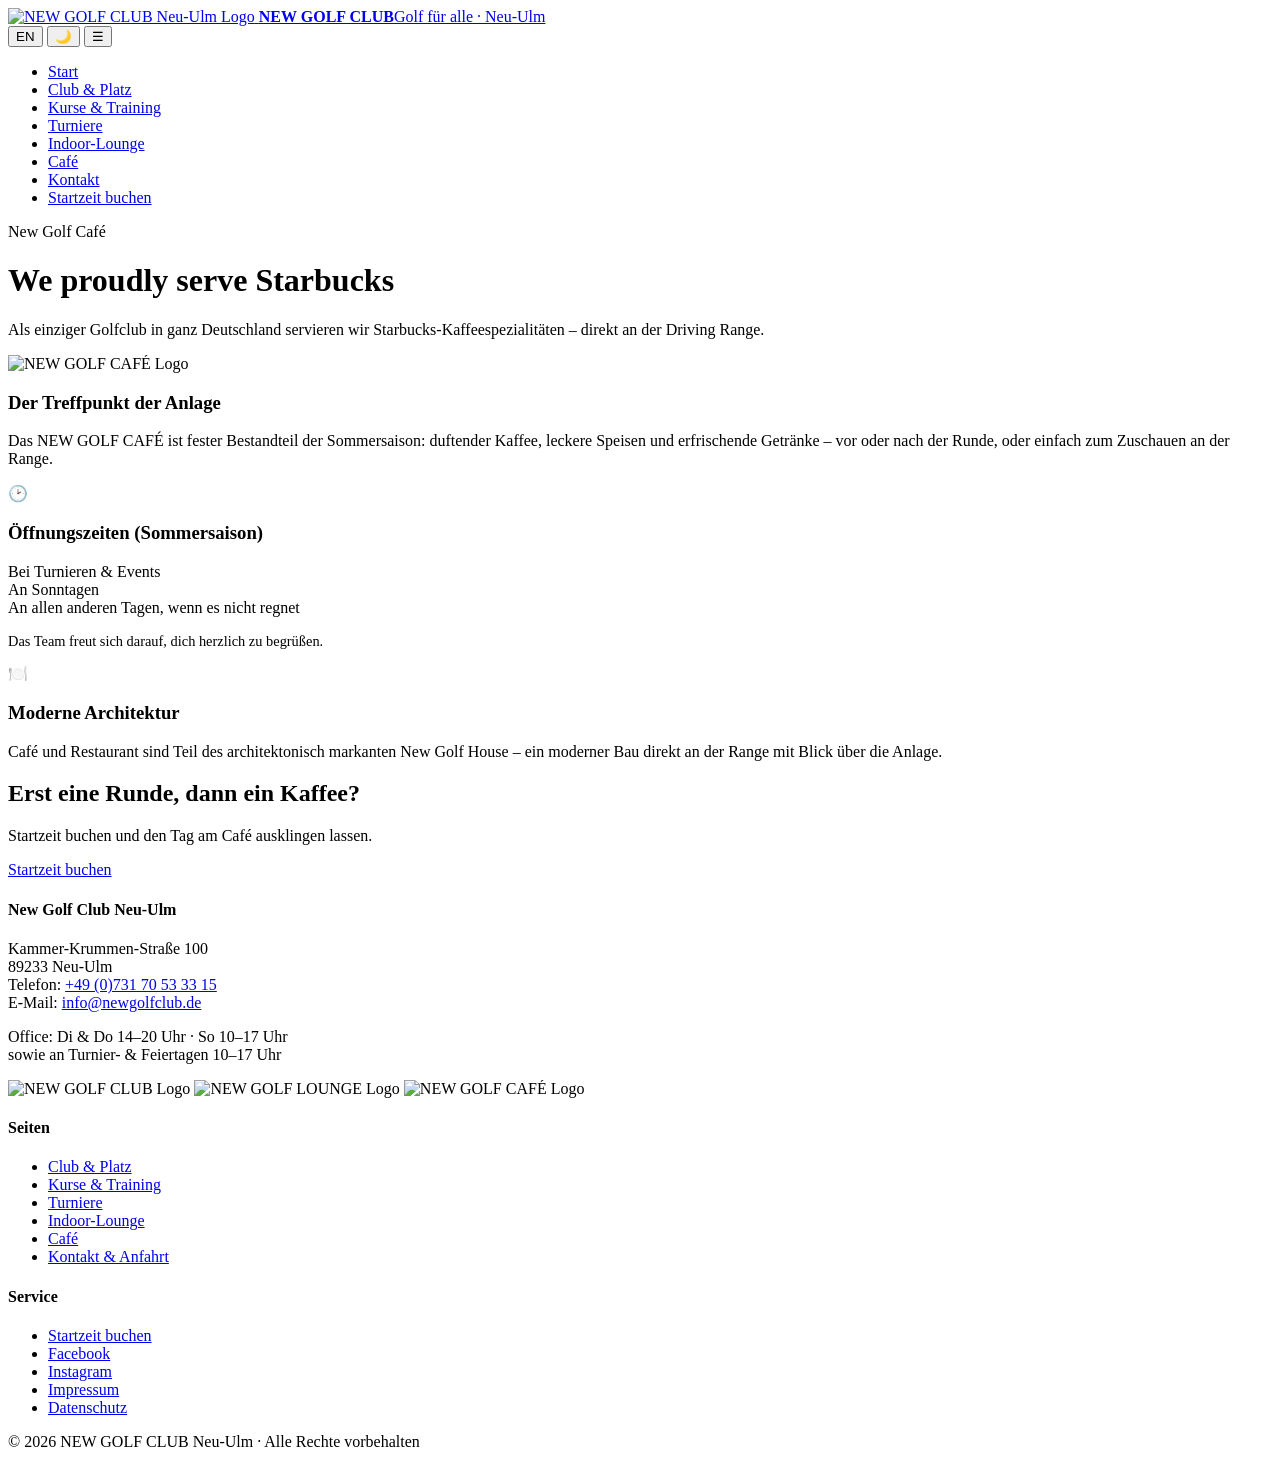
==== cafe.html @ 3acba01f "Update cafe.html" ====
<!DOCTYPE html>
<html lang="de" data-theme="light">
<head>
<meta charset="UTF-8">
<meta name="viewport" content="width=device-width, initial-scale=1">
<title>NEW GOLF CAFÉ Neu-Ulm – Starbucks-Kaffee an der Driving Range</title>
<meta name="description" content="Das NEW GOLF CAFÉ direkt an der Driving Range in Neu-Ulm: Starbucks-Kaffeespezialitäten, Snacks und Getränke – geöffnet an Sonntagen, bei Turnieren und gutem Wetter.">
<link rel="canonical" href="https://www.newgolfclub.de/cafe.html">
<meta property="og:title" content="NEW GOLF CAFÉ Neu-Ulm">
<meta property="og:description" content="Starbucks-Kaffee, Snacks und Getränke direkt an der Driving Range.">
<meta property="og:type" content="website">
<meta property="og:locale" content="de_DE">
<link rel="stylesheet" href="css/style.css">
<script src="js/main.js"></script>
</head>
<body>

<header class="site-header">
  <div class="nav-wrap">
    <a class="brand" href="index.html">
      <img src="https://www.newgolfclub.de/wp-content/uploads/2018/04/mf_logos_alle_2017-02-300x238.png" alt="NEW GOLF CLUB Neu-Ulm Logo">
      <span class="brand-text"><strong>NEW GOLF CLUB</strong><span data-en="Golf for everyone · Neu-Ulm">Golf für alle · Neu-Ulm</span></span>
    </a>
    <div class="toggles">
      <button class="toggle-btn" id="langToggle" aria-label="Switch language">EN</button>
      <button class="toggle-btn" id="themeToggle" aria-label="Farbmodus wechseln">🌙</button>
      <button class="nav-toggle" aria-label="Menü öffnen">☰</button>
    </div>
    <nav class="main-nav" id="nav" aria-label="Hauptnavigation">
      <ul>
        <li><a href="index.html" data-en="Home">Start</a></li>
        <li><a href="club.html" data-en="Club &amp; Course">Club &amp; Platz</a></li>
        <li><a href="kurse.html" data-en="Lessons &amp; Training">Kurse &amp; Training</a></li>
        <li><a href="turniere.html" data-en="Tournaments">Turniere</a></li>
        <li><a href="lounge.html" data-en="Indoor Lounge">Indoor-Lounge</a></li>
        <li><a href="cafe.html" class="active">Café</a></li>
        <li><a href="kontakt.html" data-en="Contact">Kontakt</a></li>
        <li><a class="cta-nav" href="https://www.pccaddie.net/clubs/0498946/app.php?cat=tt_timetable_course" target="_blank" rel="noopener" data-en="Book tee time">Startzeit buchen</a></li>
      </ul>
    </nav>
  </div>
</header>

<div class="hero hero-small">
  <div class="hero-inner">
    <span class="kicker">New Golf Café</span>
    <h1>We proudly serve Starbucks</h1>
    <p class="lead" data-en="As the only golf club in all of Germany, we serve Starbucks coffee specialities – right on the driving range.">Als einziger Golfclub in ganz Deutschland servieren wir Starbucks-Kaffeespezialitäten – direkt an der Driving Range.</p>
  </div>
</div>

<section>
  <div class="container">
    <div class="grid grid-3">
      <div class="card reveal">
        <img class="logo-img" src="https://www.newgolfclub.de/wp-content/uploads/2018/04/mf_logos_alle_2017-04-300x238.png" alt="NEW GOLF CAFÉ Logo">
        <h3 data-en="The meeting point">Der Treffpunkt der Anlage</h3>
        <p data-en="The NEW GOLF CAFÉ is an integral part of the summer season: fragrant coffee, tasty food and refreshing drinks – before or after your round, or simply while watching the range.">Das NEW GOLF CAFÉ ist fester Bestandteil der Sommersaison: duftender Kaffee, leckere Speisen und erfrischende Getränke – vor oder nach der Runde, oder einfach zum Zuschauen an der Range.</p>
      </div>
      <div class="card reveal d1">
        <div class="icon">🕑</div>
        <h3 data-en="Opening hours (summer season)">Öffnungszeiten (Sommersaison)</h3>
        <p data-en="During tournaments &amp; events&lt;br&gt;On Sundays&lt;br&gt;On all other days when it isn't raining">Bei Turnieren &amp; Events<br>An Sonntagen<br>An allen anderen Tagen, wenn es nicht regnet</p>
        <p style="margin-top:12px; color:var(--text-muted); font-size:.9rem;" data-en="The team looks forward to welcoming you.">Das Team freut sich darauf, dich herzlich zu begrüßen.</p>
      </div>
      <div class="card reveal d2">
        <div class="icon">🍽️</div>
        <h3 data-en="Modern architecture">Moderne Architektur</h3>
        <p data-en="Café and restaurant are part of the architecturally striking New Golf House – a modern building right by the range with a view over the facility.">Café und Restaurant sind Teil des architektonisch markanten New Golf House – ein moderner Bau direkt an der Range mit Blick über die Anlage.</p>
      </div>
    </div>
  </div>
</section>

<section class="section-tight">
  <div class="container">
    <div class="cta-band reveal">
      <div>
        <h2 data-en="A round first, then a coffee?">Erst eine Runde, dann ein Kaffee?</h2>
        <p data-en="Book a tee time and end the day at the café.">Startzeit buchen und den Tag am Café ausklingen lassen.</p>
      </div>
      <div>
        <a class="btn btn-gold" href="https://www.pccaddie.net/clubs/0498946/app.php?cat=tt_timetable_course" target="_blank" rel="noopener" data-en="Book tee time">Startzeit buchen</a>
      </div>
    </div>
  </div>
</section>

<footer class="site-footer">
  <div class="footer-grid">
    <div>
      <h4>New Golf Club Neu-Ulm</h4>
      <p>Kammer-Krummen-Straße 100<br>89233 Neu-Ulm<br>
      <span data-en="Phone">Telefon</span>: <a href="tel:+4973170533315">+49 (0)731 70 53 33 15</a><br>
      E-Mail: <a href="mailto:info@newgolfclub.de">info@newgolfclub.de</a></p>
      <p style="margin-top:12px;" data-en="Office: Tue &amp; Thu 2–8 pm · Sun 10 am–5 pm&lt;br&gt;and on tournament days &amp; public holidays 10 am–5 pm">Office: Di &amp; Do 14–20 Uhr · So 10–17 Uhr<br>sowie an Turnier- &amp; Feiertagen 10–17 Uhr</p>
      <div class="footer-logos">
        <img src="https://www.newgolfclub.de/wp-content/uploads/2018/04/mf_logos_alle_2017-02-300x238.png" alt="NEW GOLF CLUB Logo" loading="lazy">
        <img src="https://www.newgolfclub.de/wp-content/uploads/2018/04/mf_logos_alle_2017-01-300x238.png" alt="NEW GOLF LOUNGE Logo" loading="lazy">
        <img src="https://www.newgolfclub.de/wp-content/uploads/2018/04/mf_logos_alle_2017-04-300x238.png" alt="NEW GOLF CAFÉ Logo" loading="lazy">
      </div>
    </div>
    <div>
      <h4 data-en="Pages">Seiten</h4>
      <ul>
        <li><a href="club.html" data-en="Club &amp; Course">Club &amp; Platz</a></li>
        <li><a href="kurse.html" data-en="Lessons &amp; Training">Kurse &amp; Training</a></li>
        <li><a href="turniere.html" data-en="Tournaments">Turniere</a></li>
        <li><a href="lounge.html" data-en="Indoor Lounge">Indoor-Lounge</a></li>
        <li><a href="cafe.html">Café</a></li>
        <li><a href="kontakt.html" data-en="Contact &amp; Directions">Kontakt &amp; Anfahrt</a></li>
      </ul>
    </div>
    <div>
      <h4>Service</h4>
      <ul>
        <li><a href="https://www.pccaddie.net/clubs/0498946/app.php?cat=tt_timetable_course" target="_blank" rel="noopener" data-en="Book tee time">Startzeit buchen</a></li>
        <li><a href="https://www.facebook.com/newgolfclubneuulm/" target="_blank" rel="noopener">Facebook</a></li>
        <li><a href="https://www.instagram.com/newgolfclub_nu/" target="_blank" rel="noopener">Instagram</a></li>
        <li><a href="impressum.html">Impressum</a></li>
        <li><a href="datenschutz.html" data-en="Privacy policy">Datenschutz</a></li>
      </ul>
    </div>
  </div>
  <div class="footer-bottom" data-en="© 2026 NEW GOLF CLUB Neu-Ulm · All rights reserved">© 2026 NEW GOLF CLUB Neu-Ulm · Alle Rechte vorbehalten</div>
</footer>

</body>
</html>
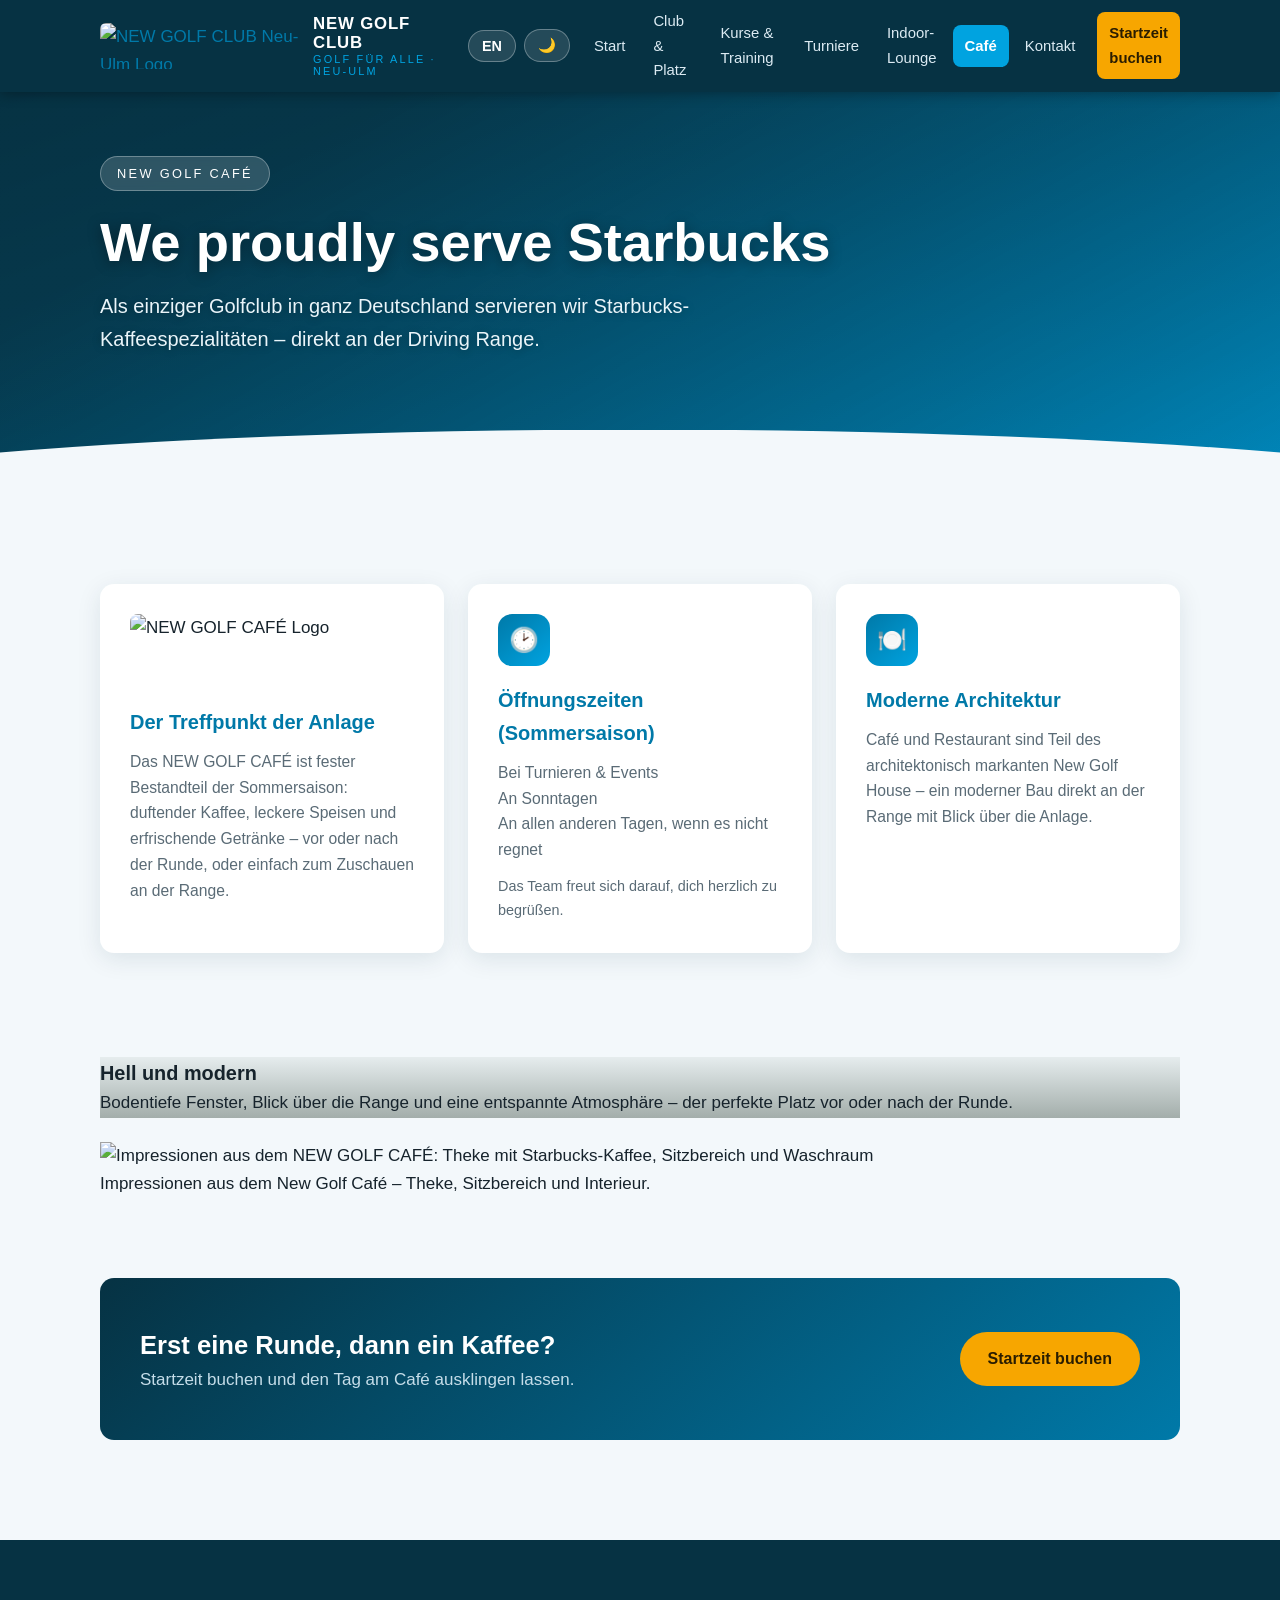
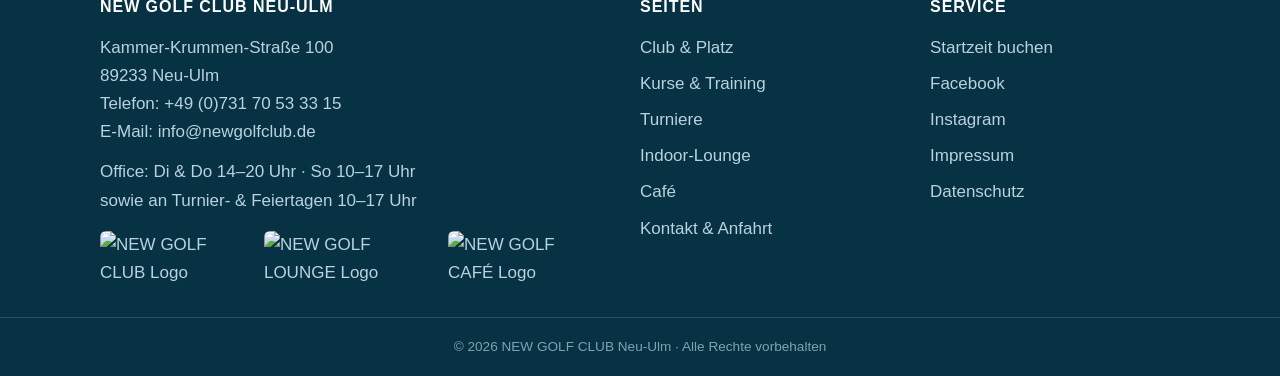
==== commit 248f6eac: "Update cafe.html" ====
--- a/cafe.html
+++ b/cafe.html
@@ -74,6 +74,22 @@
 
 <section class="section-tight">
   <div class="container">
+    <div class="photo-band tall reveal" role="img" aria-label="Heller Innenraum des NEW GOLF CAFÉ mit bodentiefen Fenstern und farbigen Akustikelementen"
+         style="background-image: linear-gradient(rgba(15,52,24,.06), rgba(8,30,15,.34)), url('images/cafe-innen.jpg');">
+      <div class="band-caption">
+        <h3 data-en="Light-filled and modern">Hell und modern</h3>
+        <p data-en="Floor-to-ceiling windows, a view over the range and a relaxed atmosphere – the perfect spot before or after your round.">Bodentiefe Fenster, Blick über die Range und eine entspannte Atmosphäre – der perfekte Platz vor oder nach der Runde.</p>
+      </div>
+    </div>
+    <figure class="photo reveal d1" style="margin-top:24px;">
+      <img src="images/cafe-collage.jpg" alt="Impressionen aus dem NEW GOLF CAFÉ: Theke mit Starbucks-Kaffee, Sitzbereich und Waschraum" loading="lazy">
+      <figcaption data-en="Impressions from the New Golf Café – bar, seating area and interior.">Impressionen aus dem New Golf Café – Theke, Sitzbereich und Interieur.</figcaption>
+    </figure>
+  </div>
+</section>
+
+<section class="section-tight">
+  <div class="container">
     <div class="cta-band reveal">
       <div>
         <h2 data-en="A round first, then a coffee?">Erst eine Runde, dann ein Kaffee?</h2>
--- a/css/style.css
+++ b/css/style.css
@@ -0,0 +1,296 @@
+/* ===================================================
+   NEW GOLF CLUB Neu-Ulm – Stylesheet
+   Markenblau, Light/Dark Mode, Animationen
+   =================================================== */
+
+:root {
+  --brand: #00a3e0;          /* Logo-Blau */
+  --brand-dark: #0079a8;
+  --brand-deep: #063243;     /* Header/Footer Petrol */
+  --accent: #f7a600;         /* Lounge-Orange */
+  --bg: #f3f8fb;
+  --surface: #ffffff;
+  --text: #16232c;
+  --text-muted: #5a6b76;
+  --line: #e2ecf2;
+  --notice-bg: #fff6df;
+  --notice-line: #f0d896;
+  --radius: 14px;
+  --shadow: 0 6px 24px rgba(6, 50, 67, 0.10);
+  --maxw: 1120px;
+  --hero-overlay-1: rgba(6, 50, 67, .82);
+  --hero-overlay-2: rgba(0, 121, 168, .55);
+}
+
+[data-theme="dark"] {
+  --bg: #0b141b;
+  --surface: #12212b;
+  --text: #e7f0f5;
+  --text-muted: #93a8b4;
+  --line: #1e3340;
+  --notice-bg: #2a2413;
+  --notice-line: #57491f;
+  --shadow: 0 6px 24px rgba(0, 0, 0, 0.45);
+  --hero-overlay-1: rgba(4, 22, 31, .90);
+  --hero-overlay-2: rgba(0, 90, 128, .55);
+}
+
+* { margin: 0; padding: 0; box-sizing: border-box; }
+html { scroll-behavior: smooth; }
+
+body {
+  font-family: -apple-system, BlinkMacSystemFont, "Segoe UI", Roboto, Helvetica, Arial, sans-serif;
+  color: var(--text);
+  background: var(--bg);
+  line-height: 1.65;
+  font-size: 17px;
+  transition: background .35s ease, color .35s ease;
+}
+
+img { max-width: 100%; display: block; }
+a { color: var(--brand-dark); text-decoration: none; }
+[data-theme="dark"] a { color: #4dc3ee; }
+a:hover { text-decoration: underline; }
+
+.container { max-width: var(--maxw); margin: 0 auto; padding: 0 20px; }
+
+/* ---------- Header / Navigation ---------- */
+.site-header {
+  position: sticky; top: 0; z-index: 100;
+  background: var(--brand-deep);
+  box-shadow: 0 2px 12px rgba(0,0,0,.3);
+}
+.nav-wrap {
+  max-width: var(--maxw); margin: 0 auto; padding: 0 20px;
+  display: flex; align-items: center; justify-content: space-between;
+  min-height: 70px; gap: 12px;
+}
+.brand { display: flex; align-items: center; gap: 12px; text-decoration: none; }
+.brand:hover { text-decoration: none; }
+.brand img { height: 46px; width: auto; border-radius: 6px; }
+.brand-text { display: flex; flex-direction: column; line-height: 1.15; }
+.brand-text strong { color: #ffffff; font-size: 1.05rem; letter-spacing: .05em; }
+.brand-text span { color: var(--brand); font-size: .68rem; letter-spacing: .2em; text-transform: uppercase; }
+
+.main-nav ul { list-style: none; display: flex; align-items: center; gap: 4px; }
+.main-nav a {
+  color: #dcebf3; padding: 9px 12px; border-radius: 8px;
+  font-size: .93rem; font-weight: 500; display: block;
+}
+.main-nav a:hover { background: rgba(255,255,255,.12); text-decoration: none; }
+.main-nav a.active { background: var(--brand); color: #ffffff; font-weight: 700; }
+.main-nav a.cta-nav { background: var(--accent); color: #2a1d00; font-weight: 700; margin-left: 6px; }
+.main-nav a.cta-nav:hover { background: #ffb824; }
+
+.toggles { display: flex; gap: 8px; align-items: center; }
+.toggle-btn {
+  background: rgba(255,255,255,.12); border: 1px solid rgba(255,255,255,.3);
+  color: #ffffff; border-radius: 999px; padding: 7px 13px; font-size: .9rem;
+  cursor: pointer; font-weight: 700; transition: background .2s;
+}
+.toggle-btn:hover { background: rgba(255,255,255,.25); }
+
+.nav-toggle {
+  display: none; background: none; border: 2px solid rgba(255,255,255,.5);
+  color: #ffffff; border-radius: 8px; padding: 7px 12px; font-size: 1.1rem; cursor: pointer;
+}
+
+@media (max-width: 1020px) {
+  .nav-toggle { display: block; }
+  .main-nav { display: none; width: 100%; order: 4; }
+  .main-nav.open { display: block; }
+  .nav-wrap { flex-wrap: wrap; padding: 12px 20px; }
+  .main-nav ul { flex-direction: column; align-items: stretch; gap: 2px; padding: 10px 0; }
+  .main-nav a.cta-nav { margin-left: 0; text-align: center; }
+}
+
+/* ---------- Hero ---------- */
+.hero {
+  position: relative; color: #ffffff; overflow: hidden;
+  background:
+    linear-gradient(150deg, var(--hero-overlay-1) 20%, var(--hero-overlay-2) 100%),
+    url("../images/hero-flag.jpg") center 35% / cover no-repeat,
+    linear-gradient(160deg, #063243 0%, #0079a8 60%, #00a3e0 100%);
+}
+.hero::after {
+  content: ""; position: absolute; inset: auto 0 0 0; height: 90px;
+  background: var(--bg);
+  clip-path: ellipse(75% 100% at 50% 100%);
+  transition: background .35s ease;
+}
+.hero-inner { max-width: var(--maxw); margin: 0 auto; padding: 100px 20px 160px; will-change: transform; }
+.hero .kicker {
+  display: inline-block; background: rgba(255,255,255,.16); border: 1px solid rgba(255,255,255,.3);
+  padding: 6px 16px; border-radius: 999px; font-size: .8rem; letter-spacing: .18em;
+  text-transform: uppercase; margin-bottom: 22px; backdrop-filter: blur(4px);
+}
+.hero h1 { font-size: clamp(2.1rem, 5vw, 3.4rem); line-height: 1.12; margin-bottom: 16px; text-shadow: 0 2px 14px rgba(0,0,0,.35); }
+.hero p.lead { font-size: clamp(1.05rem, 2vw, 1.25rem); max-width: 640px; color: #eaf5fa; margin-bottom: 34px; text-shadow: 0 1px 8px rgba(0,0,0,.3); }
+.hero-small .hero-inner { padding: 64px 20px 130px; }
+
+.btn {
+  display: inline-block; padding: 14px 28px; border-radius: 999px;
+  font-weight: 700; font-size: 1rem; transition: transform .15s ease, box-shadow .15s ease;
+}
+.btn:hover { text-decoration: none; transform: translateY(-2px); box-shadow: 0 8px 20px rgba(0,0,0,.25); }
+.btn-gold { background: var(--accent); color: #2a1d00; }
+.btn-ghost { border: 2px solid rgba(255,255,255,.75); color: #ffffff; margin-left: 10px; }
+.btn-blue { background: var(--brand); color: #ffffff; }
+@media (max-width: 560px) { .btn-ghost { margin-left: 0; margin-top: 12px; } }
+
+/* ---------- Scroll-Reveal ---------- */
+.reveal { opacity: 0; transform: translateY(26px); transition: opacity .7s ease, transform .7s ease; }
+.reveal.visible { opacity: 1; transform: none; }
+.reveal.d1 { transition-delay: .12s; }
+.reveal.d2 { transition-delay: .24s; }
+.reveal.d3 { transition-delay: .36s; }
+@media (prefers-reduced-motion: reduce) {
+  .reveal { opacity: 1; transform: none; transition: none; }
+  html { scroll-behavior: auto; }
+}
+
+/* ---------- Sections ---------- */
+section { padding: 64px 0; }
+.section-tight { padding: 40px 0; }
+h2.section-title { font-size: clamp(1.6rem, 3.4vw, 2.2rem); color: var(--brand-dark); margin-bottom: 10px; }
+[data-theme="dark"] h2.section-title { color: #4dc3ee; }
+p.section-sub { color: var(--text-muted); max-width: 680px; margin-bottom: 36px; }
+.center { text-align: center; }
+.center p.section-sub { margin-left: auto; margin-right: auto; }
+
+/* ---------- Cards ---------- */
+.grid { display: grid; gap: 24px; }
+.grid-3 { grid-template-columns: repeat(3, 1fr); }
+.grid-2 { grid-template-columns: repeat(2, 1fr); }
+@media (max-width: 900px) { .grid-3, .grid-2 { grid-template-columns: 1fr; } }
+
+.card {
+  background: var(--surface); border-radius: var(--radius); box-shadow: var(--shadow);
+  padding: 30px; display: flex; flex-direction: column;
+  transition: transform .25s ease, box-shadow .25s ease, background .35s ease;
+}
+.card:hover { transform: translateY(-6px); box-shadow: 0 14px 34px rgba(6,50,67,.16); }
+.card .logo-img { height: 74px; width: auto; margin-bottom: 18px; border-radius: 8px; align-self: flex-start; }
+.card .icon {
+  width: 52px; height: 52px; border-radius: 14px; display: flex; align-items: center; justify-content: center;
+  background: linear-gradient(140deg, var(--brand-dark), var(--brand));
+  color: #fff; font-size: 1.5rem; margin-bottom: 18px;
+}
+.card h3 { color: var(--brand-dark); font-size: 1.25rem; margin-bottom: 10px; }
+[data-theme="dark"] .card h3 { color: #4dc3ee; }
+.card p { color: var(--text-muted); font-size: .98rem; }
+.card .card-link { margin-top: auto; padding-top: 18px; font-weight: 700; }
+
+/* ---------- Status-Leiste ---------- */
+.status-bar { background: var(--surface); border-radius: var(--radius); box-shadow: var(--shadow); padding: 26px 30px; transition: background .35s ease; }
+.status-bar h3 { color: var(--brand-dark); margin-bottom: 14px; }
+[data-theme="dark"] .status-bar h3 { color: #4dc3ee; }
+.status-grid { display: grid; grid-template-columns: repeat(auto-fit, minmax(180px, 1fr)); gap: 14px; }
+.status-item { background: var(--bg); border-radius: 10px; padding: 14px 16px; border: 1px solid var(--line); }
+.status-item .label { font-size: .78rem; letter-spacing: .1em; text-transform: uppercase; color: var(--text-muted); }
+.status-item .value { font-weight: 700; color: var(--brand-dark); }
+[data-theme="dark"] .status-item .value { color: #4dc3ee; }
+
+/* ---------- Tabellen ---------- */
+.table-wrap { overflow-x: auto; background: var(--surface); border-radius: var(--radius); box-shadow: var(--shadow); }
+table { width: 100%; border-collapse: collapse; min-width: 480px; }
+th, td { text-align: left; padding: 14px 18px; border-bottom: 1px solid var(--line); }
+th { background: var(--brand-deep); color: #fff; font-size: .9rem; letter-spacing: .04em; }
+tr:last-child td { border-bottom: none; }
+td strong { color: var(--brand-dark); }
+[data-theme="dark"] td strong { color: #4dc3ee; }
+
+/* ---------- Preis-Boxen ---------- */
+.price-box { background: var(--surface); border-radius: var(--radius); box-shadow: var(--shadow); padding: 28px; text-align: center; transition: transform .25s ease, background .35s ease; }
+.price-box:hover { transform: translateY(-6px); }
+.price-box .price { font-size: 2rem; font-weight: 800; color: var(--brand-dark); }
+[data-theme="dark"] .price-box .price { color: #4dc3ee; }
+.price-box .per { color: var(--text-muted); font-size: .9rem; }
+.price-box h3 { color: var(--brand); margin-bottom: 8px; }
+
+/* ---------- Split / Infobox ---------- */
+.split { display: grid; grid-template-columns: 1.2fr .8fr; gap: 40px; align-items: start; }
+@media (max-width: 900px) { .split { grid-template-columns: 1fr; } }
+.infobox { background: var(--brand-deep); color: #dcebf3; border-radius: var(--radius); padding: 28px; }
+.infobox h3 { color: var(--accent); margin-bottom: 14px; }
+.infobox dt { font-size: .78rem; text-transform: uppercase; letter-spacing: .1em; color: #8fb6c8; margin-top: 14px; }
+.infobox dd { font-weight: 600; }
+.infobox a { color: var(--accent); }
+
+/* ---------- Platzübersicht ---------- */
+.course-map {
+  background: var(--surface); border-radius: var(--radius); box-shadow: var(--shadow);
+  padding: 18px; transition: background .35s ease;
+}
+.course-map img { width: 100%; border-radius: 10px; }
+
+/* ---------- Karte / Hinweis ---------- */
+.map-embed { border: 0; width: 100%; height: 420px; border-radius: var(--radius); box-shadow: var(--shadow); }
+.notice { background: var(--notice-bg); border: 1px solid var(--notice-line); border-radius: 10px; padding: 14px 18px; font-size: .95rem; margin: 20px 0; }
+
+/* ---------- CTA-Band ---------- */
+.cta-band {
+  background: linear-gradient(140deg, var(--brand-deep), var(--brand-dark));
+  color: #fff; border-radius: var(--radius); padding: 46px 40px;
+  display: flex; flex-wrap: wrap; align-items: center; justify-content: space-between; gap: 20px;
+}
+.cta-band h2 { font-size: 1.6rem; }
+.cta-band p { color: #c5dde9; }
+
+/* ---------- Footer ---------- */
+.site-footer { background: var(--brand-deep); color: #b9d2de; margin-top: 60px; }
+.footer-grid {
+  max-width: var(--maxw); margin: 0 auto; padding: 54px 20px 30px;
+  display: grid; grid-template-columns: 2fr 1fr 1fr; gap: 40px;
+}
+@media (max-width: 800px) { .footer-grid { grid-template-columns: 1fr; } }
+.site-footer h4 { color: #fff; margin-bottom: 14px; font-size: 1rem; letter-spacing: .06em; text-transform: uppercase; }
+.site-footer a { color: #b9d2de; }
+.site-footer a:hover { color: var(--accent); }
+.site-footer ul { list-style: none; }
+.site-footer li { margin-bottom: 8px; }
+.footer-logos { display: flex; gap: 12px; margin-top: 16px; }
+.footer-logos img { height: 56px; width: auto; border-radius: 6px; }
+.footer-bottom { border-top: 1px solid rgba(255,255,255,.15); text-align: center; padding: 18px 20px; font-size: .85rem; color: #7fa2b2; }
+
+/* ---------- Dark-Mode Kontrast-Fixes ---------- */
+[data-theme="dark"] .main-nav a { color: #dcebf3; }
+[data-theme="dark"] .main-nav a.active { color: #ffffff; }
+[data-theme="dark"] .main-nav a.cta-nav { color: #2a1d00; }
+[data-theme="dark"] .btn-gold { color: #2a1d00; }
+[data-theme="dark"] .btn-blue { color: #ffffff; }
+[data-theme="dark"] .btn-ghost { color: #ffffff; }
+[data-theme="dark"] .infobox a { color: var(--accent); }
+[data-theme="dark"] .site-footer a { color: #b9d2de; }
+[data-theme="dark"] .site-footer a:hover { color: var(--accent); }
+
+/* ---------- Turnierkalender ---------- */
+.filter-chips { display: flex; flex-wrap: wrap; gap: 10px; margin-bottom: 30px; }
+.chip {
+  border: 2px solid var(--brand); background: transparent; color: var(--brand-dark);
+  border-radius: 999px; padding: 8px 18px; font-weight: 700; cursor: pointer;
+  font-size: .9rem; transition: background .2s, color .2s;
+}
+[data-theme="dark"] .chip { color: #4dc3ee; }
+.chip:hover, .chip.active-chip { background: var(--brand); color: #ffffff; }
+[data-theme="dark"] .chip.active-chip { color: #ffffff; }
+
+.month-grid { display: grid; grid-template-columns: repeat(auto-fill, minmax(300px, 1fr)); gap: 24px; }
+.month-card { background: var(--surface); border-radius: var(--radius); box-shadow: var(--shadow); padding: 24px; transition: background .35s ease; }
+.month-card h3 { color: var(--brand-dark); border-bottom: 2px solid var(--brand); padding-bottom: 8px; margin-bottom: 14px; }
+[data-theme="dark"] .month-card h3 { color: #4dc3ee; }
+.event-list { list-style: none; }
+.event-list li { display: flex; align-items: center; gap: 10px; padding: 7px 0; border-bottom: 1px solid var(--line); }
+.event-list li:last-child { border-bottom: none; }
+.event-date { font-weight: 700; min-width: 62px; color: var(--text-muted); font-size: .85rem; }
+.event-badge { padding: 3px 12px; border-radius: 999px; font-size: .86rem; font-weight: 600; color: #ffffff; }
+.event-badge.dark-text { color: #1e2124; }
+.event-hidden { display: none; }
+.legend-note { font-size: .9rem; color: var(--text-muted); margin-top: 24px; }
+
+/* ---------- Prose ---------- */
+.prose h2 { color: var(--brand-dark); margin: 34px 0 10px; font-size: 1.35rem; }
+.prose h3 { color: var(--brand); margin: 24px 0 8px; font-size: 1.1rem; }
+[data-theme="dark"] .prose h2 { color: #4dc3ee; }
+.prose p, .prose ul { margin-bottom: 14px; }
+.prose ul { padding-left: 22px; }
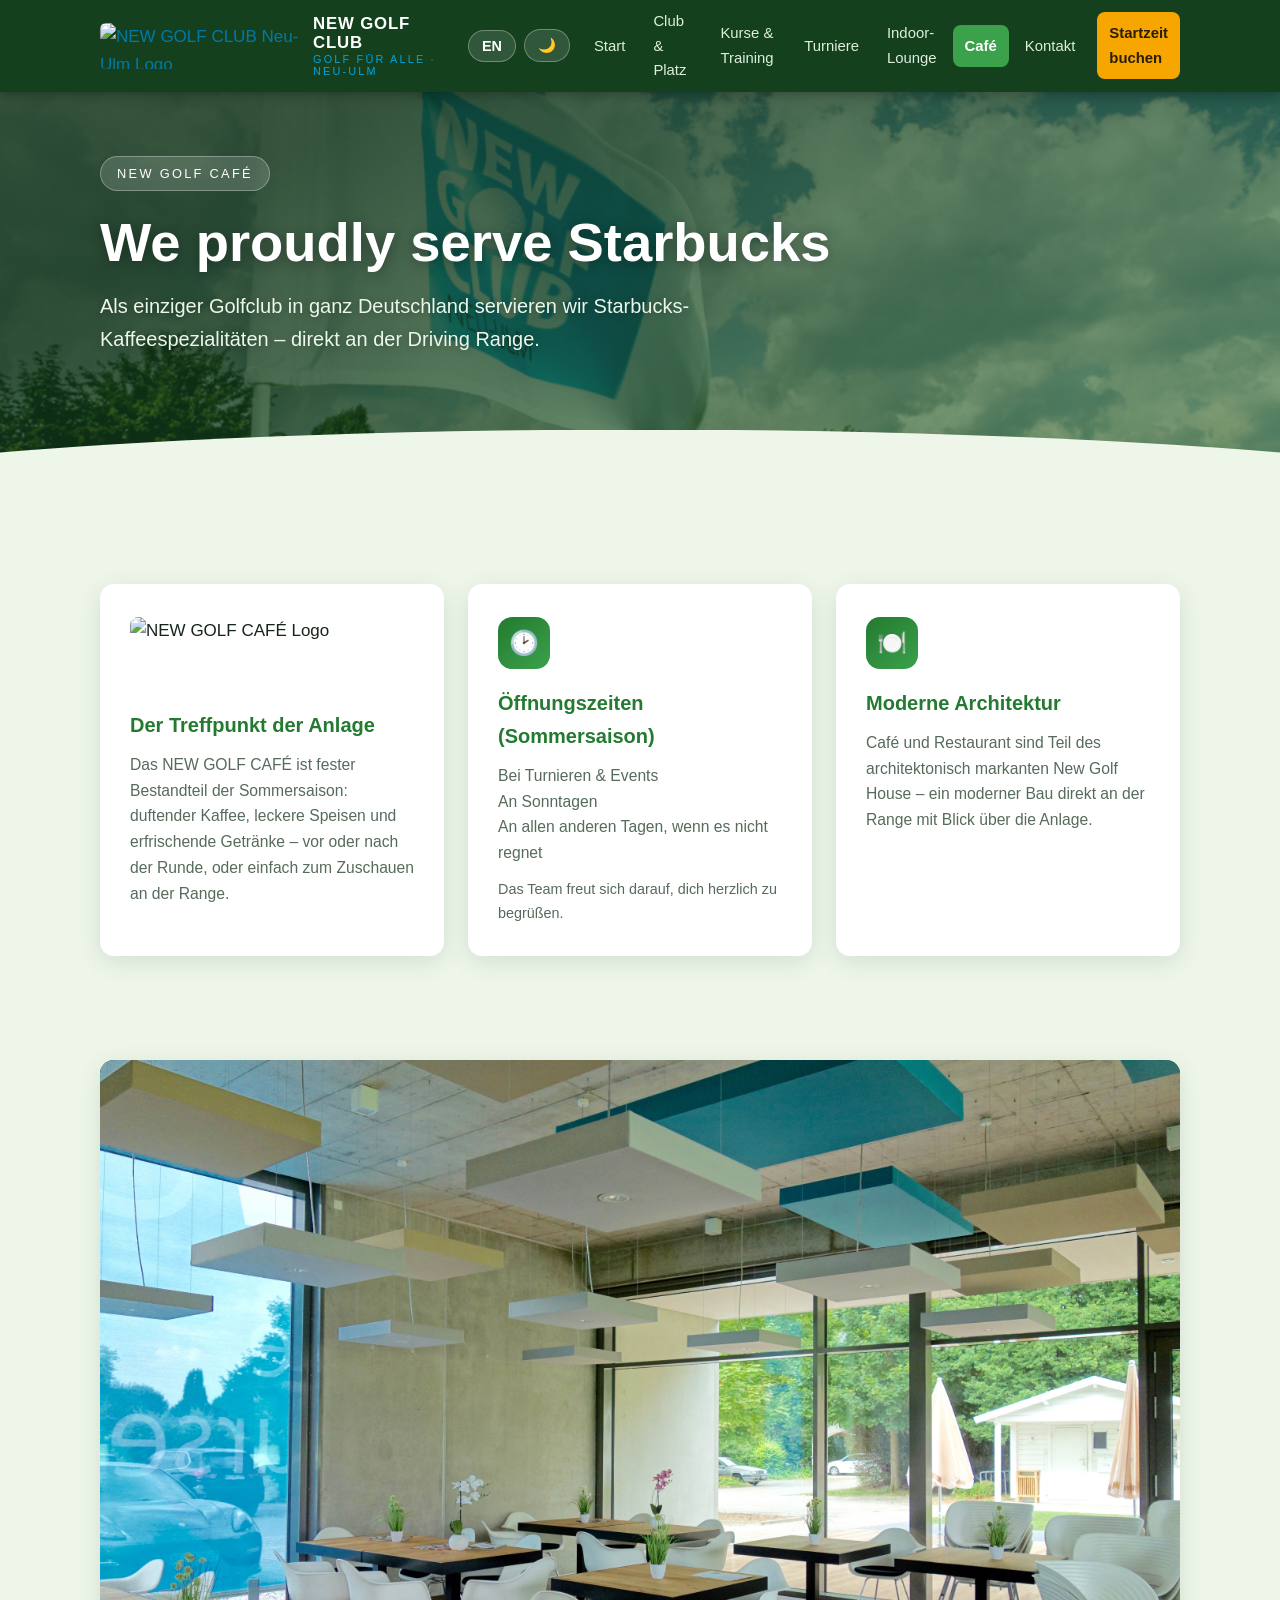
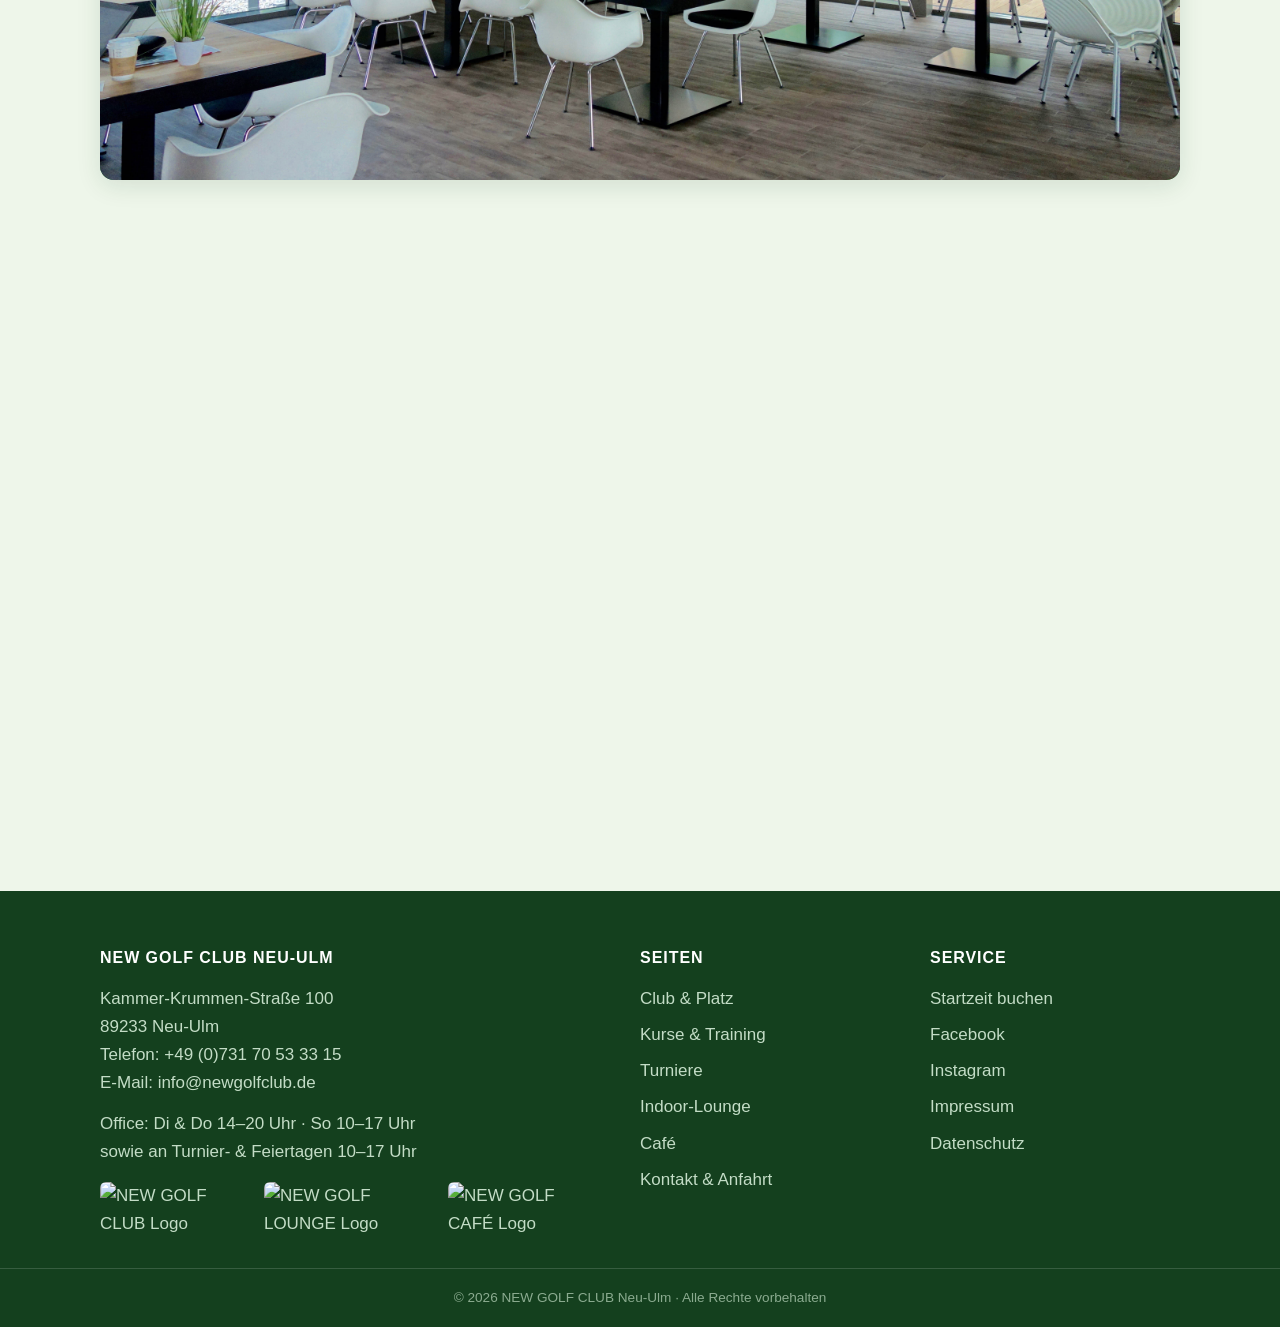
==== commit 451da6cd: "Update cafe.html" ====
--- a/cafe.html
+++ b/cafe.html
@@ -74,17 +74,23 @@
 
 <section class="section-tight">
   <div class="container">
-    <div class="photo-band tall reveal" role="img" aria-label="Heller Innenraum des NEW GOLF CAFÉ mit bodentiefen Fenstern und farbigen Akustikelementen"
-         style="background-image: linear-gradient(rgba(15,52,24,.06), rgba(8,30,15,.34)), url('images/cafe-innen.jpg');">
+    <div class="photo-band tall reveal">
+      <img class="band-img" src="images/cafe-innen.jpg" alt="Heller Innenraum des NEW GOLF CAFÉ mit bodentiefen Fenstern und farbigen Akustikelementen" loading="lazy">
       <div class="band-caption">
         <h3 data-en="Light-filled and modern">Hell und modern</h3>
         <p data-en="Floor-to-ceiling windows, a view over the range and a relaxed atmosphere – the perfect spot before or after your round.">Bodentiefe Fenster, Blick über die Range und eine entspannte Atmosphäre – der perfekte Platz vor oder nach der Runde.</p>
       </div>
     </div>
-    <figure class="photo reveal d1" style="margin-top:24px;">
-      <img src="images/cafe-collage.jpg" alt="Impressionen aus dem NEW GOLF CAFÉ: Theke mit Starbucks-Kaffee, Sitzbereich und Waschraum" loading="lazy">
-      <figcaption data-en="Impressions from the New Golf Café – bar, seating area and interior.">Impressionen aus dem New Golf Café – Theke, Sitzbereich und Interieur.</figcaption>
-    </figure>
+    <div class="photo-grid" style="margin-top:24px;">
+      <figure class="photo reveal d1">
+        <img src="images/cafe-theke.jpg" alt="Theke des NEW GOLF CAFÉ mit Starbucks-Kaffeespezialitäten und Holzverkleidung" loading="lazy">
+        <figcaption data-en="We proudly serve Starbucks – right at the driving range.">We proudly serve Starbucks – direkt an der Driving Range.</figcaption>
+      </figure>
+      <figure class="photo reveal d2">
+        <img src="images/cafe-collage.jpg" alt="Impressionen aus dem NEW GOLF CAFÉ: Sitzbereich, Tische und Interieur" loading="lazy">
+        <figcaption data-en="Impressions from the New Golf Café – seating area and interior.">Impressionen aus dem New Golf Café – Sitzbereich und Interieur.</figcaption>
+      </figure>
+    </div>
   </div>
 </section>
 
--- a/css/style.css
+++ b/css/style.css
@@ -1,38 +1,48 @@
 /* ===================================================
    NEW GOLF CLUB Neu-Ulm – Stylesheet
-   Markenblau, Light/Dark Mode, Animationen
+   Rasengrün als Leitfarbe, Logo-Blau als Akzent
+   Light/Dark Mode, Animationen, Foto-Bänder
    =================================================== */
 
 :root {
+  /* Grün = Leitfarbe (Rasen/Fairway) */
+  --green: #3ba14a;          /* Rasengrün */
+  --green-mid: #2f8b3c;
+  --green-dark: #237a30;     /* Überschriften / Links-Akzent */
+  --green-deep: #14401e;     /* Header/Footer dunkelgrün */
+
+  /* Blau = Marken-Akzent (Logo) */
   --brand: #00a3e0;          /* Logo-Blau */
   --brand-dark: #0079a8;
-  --brand-deep: #063243;     /* Header/Footer Petrol */
-  --accent: #f7a600;         /* Lounge-Orange */
-  --bg: #f3f8fb;
-  --surface: #ffffff;
-  --text: #16232c;
-  --text-muted: #5a6b76;
-  --line: #e2ecf2;
+
+  /* Orange = Call-to-Action */
+  --accent: #f7a600;
+
+  --bg: #eef6ea;             /* zartes Grün-Weiß */
+  --surface: #ffffff;        /* Weiß wie Golfbälle */
+  --text: #16251a;
+  --text-muted: #566b5b;
+  --line: #d8e6d3;
   --notice-bg: #fff6df;
   --notice-line: #f0d896;
   --radius: 14px;
-  --shadow: 0 6px 24px rgba(6, 50, 67, 0.10);
+  --shadow: 0 6px 24px rgba(20, 64, 30, 0.12);
   --maxw: 1120px;
-  --hero-overlay-1: rgba(6, 50, 67, .82);
-  --hero-overlay-2: rgba(0, 121, 168, .55);
+  --hero-overlay-1: rgba(15, 52, 24, .82);
+  --hero-overlay-2: rgba(35, 122, 48, .48);
 }
 
 [data-theme="dark"] {
-  --bg: #0b141b;
-  --surface: #12212b;
-  --text: #e7f0f5;
-  --text-muted: #93a8b4;
-  --line: #1e3340;
+  --bg: #0c140d;
+  --surface: #14211a;
+  --text: #e8f2e9;
+  --text-muted: #97ac9c;
+  --line: #22382a;
   --notice-bg: #2a2413;
   --notice-line: #57491f;
   --shadow: 0 6px 24px rgba(0, 0, 0, 0.45);
-  --hero-overlay-1: rgba(4, 22, 31, .90);
-  --hero-overlay-2: rgba(0, 90, 128, .55);
+  --hero-overlay-1: rgba(6, 24, 12, .90);
+  --hero-overlay-2: rgba(25, 92, 38, .52);
 }
 
 * { margin: 0; padding: 0; box-sizing: border-box; }
@@ -48,7 +58,7 @@
 }
 
 img { max-width: 100%; display: block; }
-a { color: var(--brand-dark); text-decoration: none; }
+a { color: var(--brand-dark); text-decoration: none; }   /* Links = Blau-Akzent */
 [data-theme="dark"] a { color: #4dc3ee; }
 a:hover { text-decoration: underline; }
 
@@ -57,7 +67,7 @@
 /* ---------- Header / Navigation ---------- */
 .site-header {
   position: sticky; top: 0; z-index: 100;
-  background: var(--brand-deep);
+  background: var(--green-deep);
   box-shadow: 0 2px 12px rgba(0,0,0,.3);
 }
 .nav-wrap {
@@ -74,11 +84,11 @@
 
 .main-nav ul { list-style: none; display: flex; align-items: center; gap: 4px; }
 .main-nav a {
-  color: #dcebf3; padding: 9px 12px; border-radius: 8px;
+  color: #dcefdc; padding: 9px 12px; border-radius: 8px;
   font-size: .93rem; font-weight: 500; display: block;
 }
 .main-nav a:hover { background: rgba(255,255,255,.12); text-decoration: none; }
-.main-nav a.active { background: var(--brand); color: #ffffff; font-weight: 700; }
+.main-nav a.active { background: var(--green); color: #ffffff; font-weight: 700; }
 .main-nav a.cta-nav { background: var(--accent); color: #2a1d00; font-weight: 700; margin-left: 6px; }
 .main-nav a.cta-nav:hover { background: #ffb824; }
 
@@ -110,7 +120,7 @@
   background:
     linear-gradient(150deg, var(--hero-overlay-1) 20%, var(--hero-overlay-2) 100%),
     url("../images/hero-flag.jpg") center 35% / cover no-repeat,
-    linear-gradient(160deg, #063243 0%, #0079a8 60%, #00a3e0 100%);
+    linear-gradient(160deg, #14401e 0%, #237a30 55%, #3ba14a 100%);
 }
 .hero::after {
   content: ""; position: absolute; inset: auto 0 0 0; height: 90px;
@@ -125,7 +135,7 @@
   text-transform: uppercase; margin-bottom: 22px; backdrop-filter: blur(4px);
 }
 .hero h1 { font-size: clamp(2.1rem, 5vw, 3.4rem); line-height: 1.12; margin-bottom: 16px; text-shadow: 0 2px 14px rgba(0,0,0,.35); }
-.hero p.lead { font-size: clamp(1.05rem, 2vw, 1.25rem); max-width: 640px; color: #eaf5fa; margin-bottom: 34px; text-shadow: 0 1px 8px rgba(0,0,0,.3); }
+.hero p.lead { font-size: clamp(1.05rem, 2vw, 1.25rem); max-width: 640px; color: #ecf7ec; margin-bottom: 34px; text-shadow: 0 1px 8px rgba(0,0,0,.3); }
 .hero-small .hero-inner { padding: 64px 20px 130px; }
 
 .btn {
@@ -134,6 +144,7 @@
 }
 .btn:hover { text-decoration: none; transform: translateY(-2px); box-shadow: 0 8px 20px rgba(0,0,0,.25); }
 .btn-gold { background: var(--accent); color: #2a1d00; }
+.btn-green { background: var(--green); color: #ffffff; }
 .btn-ghost { border: 2px solid rgba(255,255,255,.75); color: #ffffff; margin-left: 10px; }
 .btn-blue { background: var(--brand); color: #ffffff; }
 @media (max-width: 560px) { .btn-ghost { margin-left: 0; margin-top: 12px; } }
@@ -152,8 +163,8 @@
 /* ---------- Sections ---------- */
 section { padding: 64px 0; }
 .section-tight { padding: 40px 0; }
-h2.section-title { font-size: clamp(1.6rem, 3.4vw, 2.2rem); color: var(--brand-dark); margin-bottom: 10px; }
-[data-theme="dark"] h2.section-title { color: #4dc3ee; }
+h2.section-title { font-size: clamp(1.6rem, 3.4vw, 2.2rem); color: var(--green-dark); margin-bottom: 10px; }
+[data-theme="dark"] h2.section-title { color: #7fd68f; }
 p.section-sub { color: var(--text-muted); max-width: 680px; margin-bottom: 36px; }
 .center { text-align: center; }
 .center p.section-sub { margin-left: auto; margin-right: auto; }
@@ -167,53 +178,95 @@
 .card {
   background: var(--surface); border-radius: var(--radius); box-shadow: var(--shadow);
   padding: 30px; display: flex; flex-direction: column;
-  transition: transform .25s ease, box-shadow .25s ease, background .35s ease;
-}
-.card:hover { transform: translateY(-6px); box-shadow: 0 14px 34px rgba(6,50,67,.16); }
+  border-top: 3px solid transparent;
+  transition: transform .25s ease, box-shadow .25s ease, background .35s ease, border-color .25s ease;
+}
+.card:hover { transform: translateY(-6px); box-shadow: 0 14px 34px rgba(20,64,30,.18); border-top-color: var(--green); }
 .card .logo-img { height: 74px; width: auto; margin-bottom: 18px; border-radius: 8px; align-self: flex-start; }
 .card .icon {
   width: 52px; height: 52px; border-radius: 14px; display: flex; align-items: center; justify-content: center;
-  background: linear-gradient(140deg, var(--brand-dark), var(--brand));
+  background: linear-gradient(140deg, var(--green-dark), var(--green));
   color: #fff; font-size: 1.5rem; margin-bottom: 18px;
 }
-.card h3 { color: var(--brand-dark); font-size: 1.25rem; margin-bottom: 10px; }
-[data-theme="dark"] .card h3 { color: #4dc3ee; }
+.card h3 { color: var(--green-dark); font-size: 1.25rem; margin-bottom: 10px; }
+[data-theme="dark"] .card h3 { color: #7fd68f; }
 .card p { color: var(--text-muted); font-size: .98rem; }
 .card .card-link { margin-top: auto; padding-top: 18px; font-weight: 700; }
 
+/* ---------- Foto-Bänder & Bild-Rahmen ---------- */
+/* Fallback: fehlt die Bilddatei, bleibt ein grüner Verlauf sichtbar */
+.photo-band {
+  position: relative;
+  border-radius: var(--radius);
+  box-shadow: var(--shadow);
+  background-color: var(--green-deep);
+  background-image: linear-gradient(160deg, #14401e 0%, #237a30 60%, #3ba14a 100%);
+  background-size: cover; background-position: center;
+  min-height: 360px;
+  display: flex; align-items: flex-end;
+  overflow: hidden;
+}
+.photo-band.tall { min-height: 460px; }
+.photo-band .band-caption {
+  width: 100%;
+  padding: 46px 34px 26px;
+  color: #ffffff;
+  background: linear-gradient(transparent, rgba(8, 30, 15, .78));
+}
+.photo-band .band-caption h3 { font-size: clamp(1.3rem, 3vw, 1.9rem); margin-bottom: 6px; text-shadow: 0 2px 10px rgba(0,0,0,.4); }
+.photo-band .band-caption p { color: #e7f4e7; max-width: 640px; text-shadow: 0 1px 6px rgba(0,0,0,.4); }
+
+.photo-frame {
+  border-radius: var(--radius);
+  box-shadow: var(--shadow);
+  background-color: var(--green-deep);
+  background-image: linear-gradient(160deg, #14401e 0%, #237a30 60%, #3ba14a 100%);
+  background-size: cover; background-position: center;
+  min-height: 320px; width: 100%;
+}
+.photo-frame.tall { min-height: 420px; }
+
+.photo-grid { display: grid; gap: 20px; grid-template-columns: 1fr 1fr; }
+@media (max-width: 760px) { .photo-grid { grid-template-columns: 1fr; } }
+
+figure.photo { margin: 0; }
+figure.photo img { width: 100%; border-radius: var(--radius); box-shadow: var(--shadow); }
+figure.photo figcaption { font-size: .88rem; color: var(--text-muted); margin-top: 8px; }
+
 /* ---------- Status-Leiste ---------- */
 .status-bar { background: var(--surface); border-radius: var(--radius); box-shadow: var(--shadow); padding: 26px 30px; transition: background .35s ease; }
-.status-bar h3 { color: var(--brand-dark); margin-bottom: 14px; }
-[data-theme="dark"] .status-bar h3 { color: #4dc3ee; }
+.status-bar h3 { color: var(--green-dark); margin-bottom: 14px; }
+[data-theme="dark"] .status-bar h3 { color: #7fd68f; }
 .status-grid { display: grid; grid-template-columns: repeat(auto-fit, minmax(180px, 1fr)); gap: 14px; }
 .status-item { background: var(--bg); border-radius: 10px; padding: 14px 16px; border: 1px solid var(--line); }
 .status-item .label { font-size: .78rem; letter-spacing: .1em; text-transform: uppercase; color: var(--text-muted); }
-.status-item .value { font-weight: 700; color: var(--brand-dark); }
-[data-theme="dark"] .status-item .value { color: #4dc3ee; }
+.status-item .value { font-weight: 700; color: var(--green-dark); }
+[data-theme="dark"] .status-item .value { color: #7fd68f; }
 
 /* ---------- Tabellen ---------- */
 .table-wrap { overflow-x: auto; background: var(--surface); border-radius: var(--radius); box-shadow: var(--shadow); }
 table { width: 100%; border-collapse: collapse; min-width: 480px; }
 th, td { text-align: left; padding: 14px 18px; border-bottom: 1px solid var(--line); }
-th { background: var(--brand-deep); color: #fff; font-size: .9rem; letter-spacing: .04em; }
+th { background: var(--green-deep); color: #fff; font-size: .9rem; letter-spacing: .04em; }
 tr:last-child td { border-bottom: none; }
-td strong { color: var(--brand-dark); }
-[data-theme="dark"] td strong { color: #4dc3ee; }
+td strong { color: var(--green-dark); }
+[data-theme="dark"] td strong { color: #7fd68f; }
 
 /* ---------- Preis-Boxen ---------- */
 .price-box { background: var(--surface); border-radius: var(--radius); box-shadow: var(--shadow); padding: 28px; text-align: center; transition: transform .25s ease, background .35s ease; }
 .price-box:hover { transform: translateY(-6px); }
-.price-box .price { font-size: 2rem; font-weight: 800; color: var(--brand-dark); }
-[data-theme="dark"] .price-box .price { color: #4dc3ee; }
+.price-box .price { font-size: 2rem; font-weight: 800; color: var(--green-dark); }
+[data-theme="dark"] .price-box .price { color: #7fd68f; }
 .price-box .per { color: var(--text-muted); font-size: .9rem; }
-.price-box h3 { color: var(--brand); margin-bottom: 8px; }
+.price-box h3 { color: var(--green); margin-bottom: 8px; }
+[data-theme="dark"] .price-box h3 { color: #7fd68f; }
 
 /* ---------- Split / Infobox ---------- */
 .split { display: grid; grid-template-columns: 1.2fr .8fr; gap: 40px; align-items: start; }
 @media (max-width: 900px) { .split { grid-template-columns: 1fr; } }
-.infobox { background: var(--brand-deep); color: #dcebf3; border-radius: var(--radius); padding: 28px; }
+.infobox { background: var(--green-deep); color: #dcefdc; border-radius: var(--radius); padding: 28px; }
 .infobox h3 { color: var(--accent); margin-bottom: 14px; }
-.infobox dt { font-size: .78rem; text-transform: uppercase; letter-spacing: .1em; color: #8fb6c8; margin-top: 14px; }
+.infobox dt { font-size: .78rem; text-transform: uppercase; letter-spacing: .1em; color: #9cc4a2; margin-top: 14px; }
 .infobox dd { font-weight: 600; }
 .infobox a { color: var(--accent); }
 
@@ -230,55 +283,56 @@
 
 /* ---------- CTA-Band ---------- */
 .cta-band {
-  background: linear-gradient(140deg, var(--brand-deep), var(--brand-dark));
+  background: linear-gradient(140deg, var(--green-deep), var(--green-mid));
   color: #fff; border-radius: var(--radius); padding: 46px 40px;
   display: flex; flex-wrap: wrap; align-items: center; justify-content: space-between; gap: 20px;
 }
 .cta-band h2 { font-size: 1.6rem; }
-.cta-band p { color: #c5dde9; }
+.cta-band p { color: #d4ead6; }
 
 /* ---------- Footer ---------- */
-.site-footer { background: var(--brand-deep); color: #b9d2de; margin-top: 60px; }
+.site-footer { background: var(--green-deep); color: #c3dcc6; margin-top: 60px; }
 .footer-grid {
   max-width: var(--maxw); margin: 0 auto; padding: 54px 20px 30px;
   display: grid; grid-template-columns: 2fr 1fr 1fr; gap: 40px;
 }
 @media (max-width: 800px) { .footer-grid { grid-template-columns: 1fr; } }
 .site-footer h4 { color: #fff; margin-bottom: 14px; font-size: 1rem; letter-spacing: .06em; text-transform: uppercase; }
-.site-footer a { color: #b9d2de; }
+.site-footer a { color: #c3dcc6; }
 .site-footer a:hover { color: var(--accent); }
 .site-footer ul { list-style: none; }
 .site-footer li { margin-bottom: 8px; }
 .footer-logos { display: flex; gap: 12px; margin-top: 16px; }
 .footer-logos img { height: 56px; width: auto; border-radius: 6px; }
-.footer-bottom { border-top: 1px solid rgba(255,255,255,.15); text-align: center; padding: 18px 20px; font-size: .85rem; color: #7fa2b2; }
+.footer-bottom { border-top: 1px solid rgba(255,255,255,.15); text-align: center; padding: 18px 20px; font-size: .85rem; color: #8bab90; }
 
 /* ---------- Dark-Mode Kontrast-Fixes ---------- */
-[data-theme="dark"] .main-nav a { color: #dcebf3; }
+[data-theme="dark"] .main-nav a { color: #dcefdc; }
 [data-theme="dark"] .main-nav a.active { color: #ffffff; }
 [data-theme="dark"] .main-nav a.cta-nav { color: #2a1d00; }
 [data-theme="dark"] .btn-gold { color: #2a1d00; }
 [data-theme="dark"] .btn-blue { color: #ffffff; }
+[data-theme="dark"] .btn-green { color: #ffffff; }
 [data-theme="dark"] .btn-ghost { color: #ffffff; }
 [data-theme="dark"] .infobox a { color: var(--accent); }
-[data-theme="dark"] .site-footer a { color: #b9d2de; }
+[data-theme="dark"] .site-footer a { color: #c3dcc6; }
 [data-theme="dark"] .site-footer a:hover { color: var(--accent); }
 
 /* ---------- Turnierkalender ---------- */
 .filter-chips { display: flex; flex-wrap: wrap; gap: 10px; margin-bottom: 30px; }
 .chip {
-  border: 2px solid var(--brand); background: transparent; color: var(--brand-dark);
+  border: 2px solid var(--green); background: transparent; color: var(--green-dark);
   border-radius: 999px; padding: 8px 18px; font-weight: 700; cursor: pointer;
   font-size: .9rem; transition: background .2s, color .2s;
 }
-[data-theme="dark"] .chip { color: #4dc3ee; }
-.chip:hover, .chip.active-chip { background: var(--brand); color: #ffffff; }
+[data-theme="dark"] .chip { color: #7fd68f; }
+.chip:hover, .chip.active-chip { background: var(--green); color: #ffffff; }
 [data-theme="dark"] .chip.active-chip { color: #ffffff; }
 
 .month-grid { display: grid; grid-template-columns: repeat(auto-fill, minmax(300px, 1fr)); gap: 24px; }
 .month-card { background: var(--surface); border-radius: var(--radius); box-shadow: var(--shadow); padding: 24px; transition: background .35s ease; }
-.month-card h3 { color: var(--brand-dark); border-bottom: 2px solid var(--brand); padding-bottom: 8px; margin-bottom: 14px; }
-[data-theme="dark"] .month-card h3 { color: #4dc3ee; }
+.month-card h3 { color: var(--green-dark); border-bottom: 2px solid var(--green); padding-bottom: 8px; margin-bottom: 14px; }
+[data-theme="dark"] .month-card h3 { color: #7fd68f; }
 .event-list { list-style: none; }
 .event-list li { display: flex; align-items: center; gap: 10px; padding: 7px 0; border-bottom: 1px solid var(--line); }
 .event-list li:last-child { border-bottom: none; }
@@ -289,8 +343,62 @@
 .legend-note { font-size: .9rem; color: var(--text-muted); margin-top: 24px; }
 
 /* ---------- Prose ---------- */
-.prose h2 { color: var(--brand-dark); margin: 34px 0 10px; font-size: 1.35rem; }
-.prose h3 { color: var(--brand); margin: 24px 0 8px; font-size: 1.1rem; }
-[data-theme="dark"] .prose h2 { color: #4dc3ee; }
+.prose h2 { color: var(--green-dark); margin: 34px 0 10px; font-size: 1.35rem; }
+.prose h3 { color: var(--green); margin: 24px 0 8px; font-size: 1.1rem; }
+[data-theme="dark"] .prose h2 { color: #7fd68f; }
+[data-theme="dark"] .prose h3 { color: #7fd68f; }
 .prose p, .prose ul { margin-bottom: 14px; }
 .prose ul { padding-left: 22px; }
+
+/* ---------- Turnierkalender v2 (fancy) ---------- */
+.cal-toolbar {
+  display: flex; flex-wrap: wrap; align-items: center; justify-content: space-between;
+  gap: 14px; margin-bottom: 28px;
+}
+.cal-toolbar .filter-chips { margin-bottom: 0; }
+.chip { display: inline-flex; align-items: center; gap: 8px; }
+.chip .cnt {
+  display: inline-flex; align-items: center; justify-content: center;
+  min-width: 22px; height: 20px; padding: 0 7px; border-radius: 999px;
+  background: rgba(59, 161, 74, .16); color: var(--green-dark);
+  font-size: .72rem; font-weight: 800; line-height: 1;
+}
+.chip.active-chip .cnt { background: rgba(255, 255, 255, .28); color: #ffffff; }
+[data-theme="dark"] .chip .cnt { color: #7fd68f; background: rgba(127, 214, 143, .16); }
+[data-theme="dark"] .chip.active-chip .cnt { color: #ffffff; }
+.cal-count { font-size: .92rem; color: var(--text-muted); font-weight: 600; margin: 0; }
+.cal-count strong { color: var(--green-dark); font-size: 1.05rem; }
+[data-theme="dark"] .cal-count strong { color: #7fd68f; }
+
+.month-grid { grid-template-columns: repeat(auto-fill, minmax(320px, 1fr)); }
+.month-card {
+  padding: 0; overflow: hidden; border: 1px solid var(--line);
+  display: flex; flex-direction: column;
+}
+.month-card:hover { transform: translateY(-4px); box-shadow: 0 16px 36px rgba(20, 64, 30, .18); }
+.month-card .month-head {
+  background: linear-gradient(135deg, var(--green-deep), var(--green-mid));
+  color: #ffffff; padding: 15px 20px;
+  display: flex; align-items: baseline; justify-content: space-between; gap: 10px;
+}
+.month-card .month-head h3 { color: #ffffff; border: 0; margin: 0; padding: 0; font-size: 1.15rem; }
+[data-theme="dark"] .month-card .month-head h3 { color: #ffffff; }
+.month-card .month-head .m-count { font-size: .76rem; color: #d4ead6; font-weight: 700; white-space: nowrap; }
+.month-card .event-list { padding: 8px 16px 14px; }
+.month-card .event-list li {
+  gap: 10px; padding: 9px 8px; border-radius: 10px; flex-wrap: wrap;
+  border-bottom: 1px solid var(--line);
+  border-left: 4px solid transparent;
+  transition: background .18s ease;
+}
+.month-card .event-list li:last-child { border-bottom: 1px solid var(--line); }
+.month-card .event-list li:hover { background: rgba(59, 161, 74, .08); }
+.event-cta {
+  margin-left: auto; flex: 0 0 auto;
+  background: var(--green); color: #ffffff !important; text-decoration: none;
+  font-size: .76rem; font-weight: 700; padding: 5px 14px; border-radius: 999px;
+  transition: background .18s ease, transform .15s ease;
+}
+.event-cta:hover { background: var(--green-dark); transform: translateY(-1px); text-decoration: none; }
+.month-card.is-empty { display: none; }
+.event-list li.is-hidden { display: none; }
